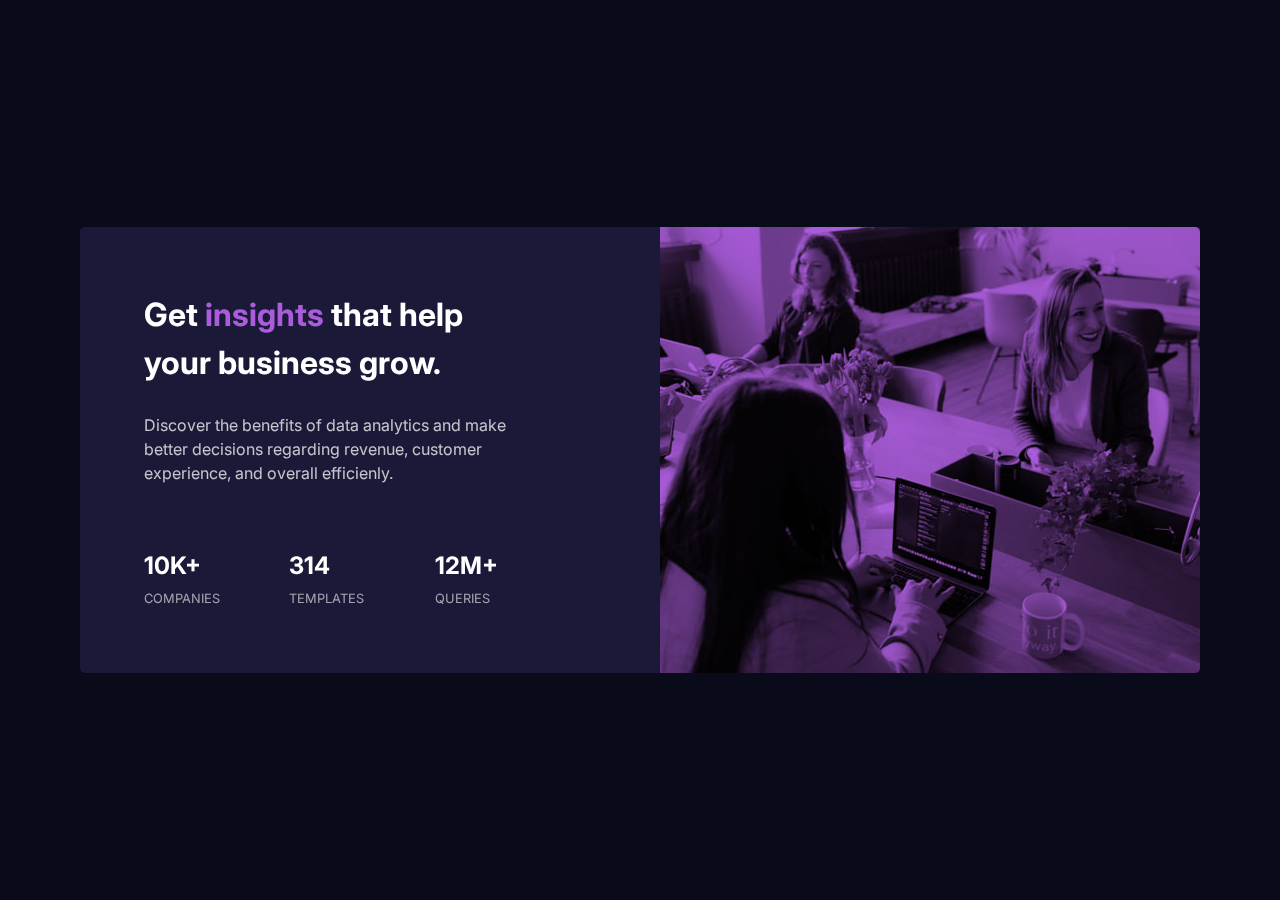
==== card-component/index.html @ aeb6a65e "add files to git" ====
<!DOCTYPE html>
<html lang="en">
    <head>
        <meta charset="UTF-8" />
        <meta http-equiv="X-UA-Compatible" content="IE=edge" />
        <meta name="viewport" content="width=device-width, initial-scale=1.0" />

        <link rel="stylesheet" href="./css/style.css" />

        <title>Document</title>
    </head>
    <body>
        <main class="main">
            <div class="card">
                <div class="card-content">
                    <h1>
                        Get <span>insights</span> that help your business grow.
                    </h1>
                    <p>
                        Discover the benefits of data analytics and make better
                        decisions regarding revenue, customer experience, and
                        overall efficienly.
                    </p>
                    <ul class="card-list">
                        <li>
                            <span>10k+</span>
                            <span>companies</span>
                        </li>
                        <li>
                            <span>314</span>
                            <span>templates</span>
                        </li>
                        <li>
                            <span>12m+</span>
                            <span>queries</span>
                        </li>
                    </ul>
                </div>
                <div class="card-image">
                    <img
                        src="./images/image-header-desktop.jpg"
                        alt=""
                        srcset=""
                    />
                </div>
            </div>
        </main>
    </body>
</html>
---- card-component/css/style.css ----
@import url("https://fonts.googleapis.com/css2?family=Inter:wght@400;700&display=swap");

:root {
    /* primary colors scheme*/
    --very-dark-blue: hsl(233, 47%, 7%);
    --dark-desaturated-blue: hsl(244, 38%, 16%);
    --soft-violet: hsl(277, 64%, 61%);
    --white: hsl(0, 0%, 100%);
    --main-paragraph: hsla(0, 0%, 100%, 0.75);
    --stat-headings: hsla(0, 0%, 100%, 0.6);
    --body-copy: 15px;
    --inter: "Inter", sans-serif;
}

* {
    box-sizing: border-box;
    margin: 0;
    padding: 0;
    list-style: none;
    text-decoration: none;
    font-family: var(--inter);
}

body {
    background-color: var(--very-dark-blue);
}

img {
    display: block;
    max-width: 100%;
}

.main {
    display: grid;
    place-content: center;
    height: 100vh;
    width: 100vw;
    background-color: var(--very-dark-blue);
}

.card {
    display: grid;
    grid-template-columns: repeat(2, 1fr);
    grid-template-areas: "content image";
    gap: 2.5rem;
    max-width: 1440px;
    width: 100%;
    background-color: var(--dark-desaturated-blue);
    color: var(--main-paragraph);
    justify-content: center;
    border-radius: 5px 0px 0px 5px;
}

.card-content {
    grid-area: content;
    display: grid;
    padding: 4rem;
}

.card-content h1 {
    color: var(--white);
    line-height: 1.5;
    max-width: 17ch;
    margin-bottom: 20px;
}

.card-content h1 span {
    color: var(--soft-violet);
}

.card-content p {
    max-width: 40ch;
    font-weight: 400;
    line-height: 1.5;
    margin-bottom: 60px;
}

.card-image {
    grid-template-areas: image;
    background-color: var(--soft-violet);
    border-radius: 0 5px 5px 0;
}

.card-image img {
    mix-blend-mode: multiply;
    object-fit: cover;
    background-size: cover;
}

.card-list {
    display: grid;
    grid-template-columns: repeat(3, 1fr);
    gap: 1.5rem;
    justify-content: space-between;
    text-transform: uppercase;
}

.card-list li {
    display: grid;
    gap: 0.5rem;
    grid-template-columns: 1fr;
    font-size: 0.8rem !important;
    font-weight: 400;
    color: var(--stat-headings);
}

.card-list li span:first-child {
    font-size: 1.5rem;
    font-weight: 700;
    color: var(--white);
}

@media (max-width: 1060px) {
    .card {
        grid-template-areas: "image" "content";
        grid-template-columns: 1fr;
        gap: 10px;
        border-radius: 0 0 5px 5px;
    }

    .card-content {
        padding: 1rem;
        text-align: center;
        justify-items: center;
    }

    .card-content p {
        margin-bottom: 30px;
    }

    .card-image {
        display: inline-block;
        border-radius: 5px 5px 0px 0;
    }
    .card-list {
        grid-template-columns: 1fr;
    }
}

@media (max-width: 560px) {
    .card {
        max-width: 375px;
    }

    .card-content {
        padding: 1.5rem;
    }
}
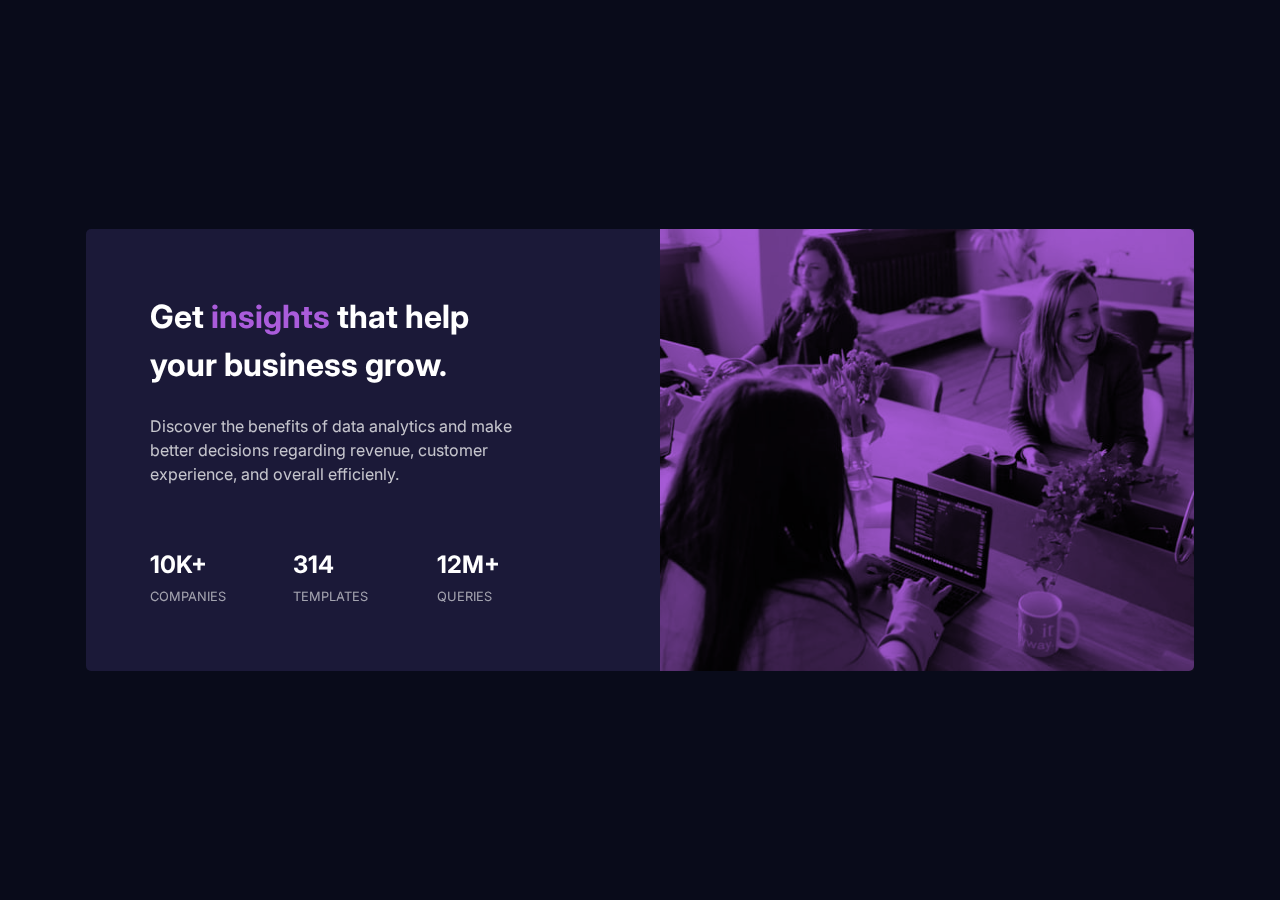
==== commit 53507a9b: "add files to repository" ====
--- a/card-component/index.html
+++ b/card-component/index.html
@@ -37,11 +37,7 @@
                     </ul>
                 </div>
                 <div class="card-image">
-                    <img
-                        src="./images/image-header-desktop.jpg"
-                        alt=""
-                        srcset=""
-                    />
+                    <img src="./images/image-header-desktop.jpg" alt="" />
                 </div>
             </div>
         </main>
--- a/card-component/css/style.css
+++ b/card-component/css/style.css
@@ -43,7 +43,7 @@
     grid-template-columns: repeat(2, 1fr);
     grid-template-areas: "content image";
     gap: 2.5rem;
-    max-width: 1440px;
+    max-width: 1108px;
     width: 100%;
     background-color: var(--dark-desaturated-blue);
     color: var(--main-paragraph);
